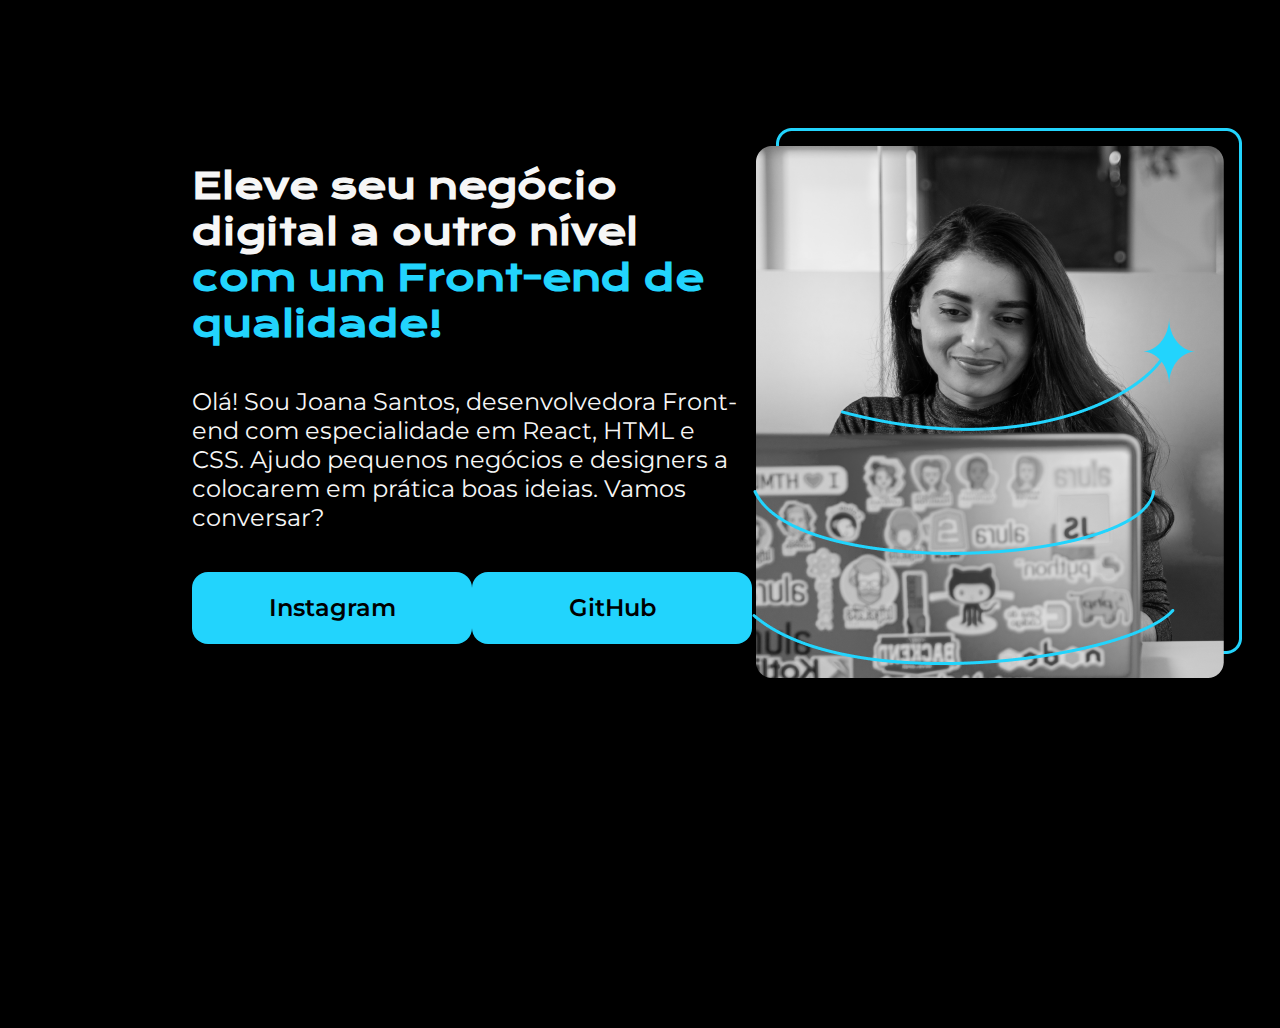
==== index.html @ 9cb53c4d "finalizando o projeto" ====
<!DOCTYPE html>
<html lang="pt-br">
<head>
    <meta charset="UTF-8">
    <meta name="viewport" content="width=device-width, initial-scale=1.0">
    <title>Document</title>
    <link rel="stylesheet" href="style.css">
</head>
<body>
    <header></header>
    <main class="apresentacao">
        <section class="apresentacao_conteudo">
            <h1 class="apresentacao_conteudo_titulo">Eleve seu negócio digital a outro nível <strong class="titulo-destaque">com um Front-end de qualidade!</strong></h1>
            <P class="apresentacao_conteudo_texto">Olá! Sou Joana Santos, desenvolvedora Front-end com especialidade em React, HTML e CSS. Ajudo pequenos negócios e designers a colocarem em prática boas ideias. Vamos conversar?</P>
            <div class="apresentacao_links">
                <a class="apresentacao_links_link" href="">Instagram</a>
                <a class="apresentacao_links_link" href="https://github.com/biskela2">GitHub</a>
            </div>
        </section>
        <img src="Imagem.png" alt="foto da joana santos programando">
        
    </main>
    <footer></footer>
</body>
</html>
---- style.css ----
@import url('https://fonts.googleapis.com/css2?family=Krona+One&family=Montserrat:wght@400;600&display=swap');

* {
    margin: 0;
    padding: 0;
}

body {
    height: 100vh;
    box-sizing: border-box;
    background-color: black;
    color: #f6f6f6;
    }

.titulo-destaque {
    color: #22d4fd;
}

.apresentacao {
    margin: 10% 15%;
    display: flex;
    align-items: center;
    justify-content: space-between;
}

.apresentacao_conteudo {
    width: 615px;
    display: flex;
    flex-direction: column;
    gap: 40px;
}

.apresentacao_conteudo_titulo {
    font-size: 36px;
    font-family: "Krona One", sans-serif;
}

.apresentacao_conteudo_texto {
    font-size: 24px;
    font-family: "Montserrat", sans-serif;
}

.apresentacao_links {
    display: flex;
    justify-content: space-between;
}

.apresentacao_links_link {
    background-color: #22d4fd;
    width: 280px;
    text-align: center;
    border-radius: 16px;
    font-weight: 600;
    font-size: 24px;
    padding: 21.5px 0;
    text-decoration: none;
    color: #000000;
    font-family: "Montserrat", sans-serif;
}
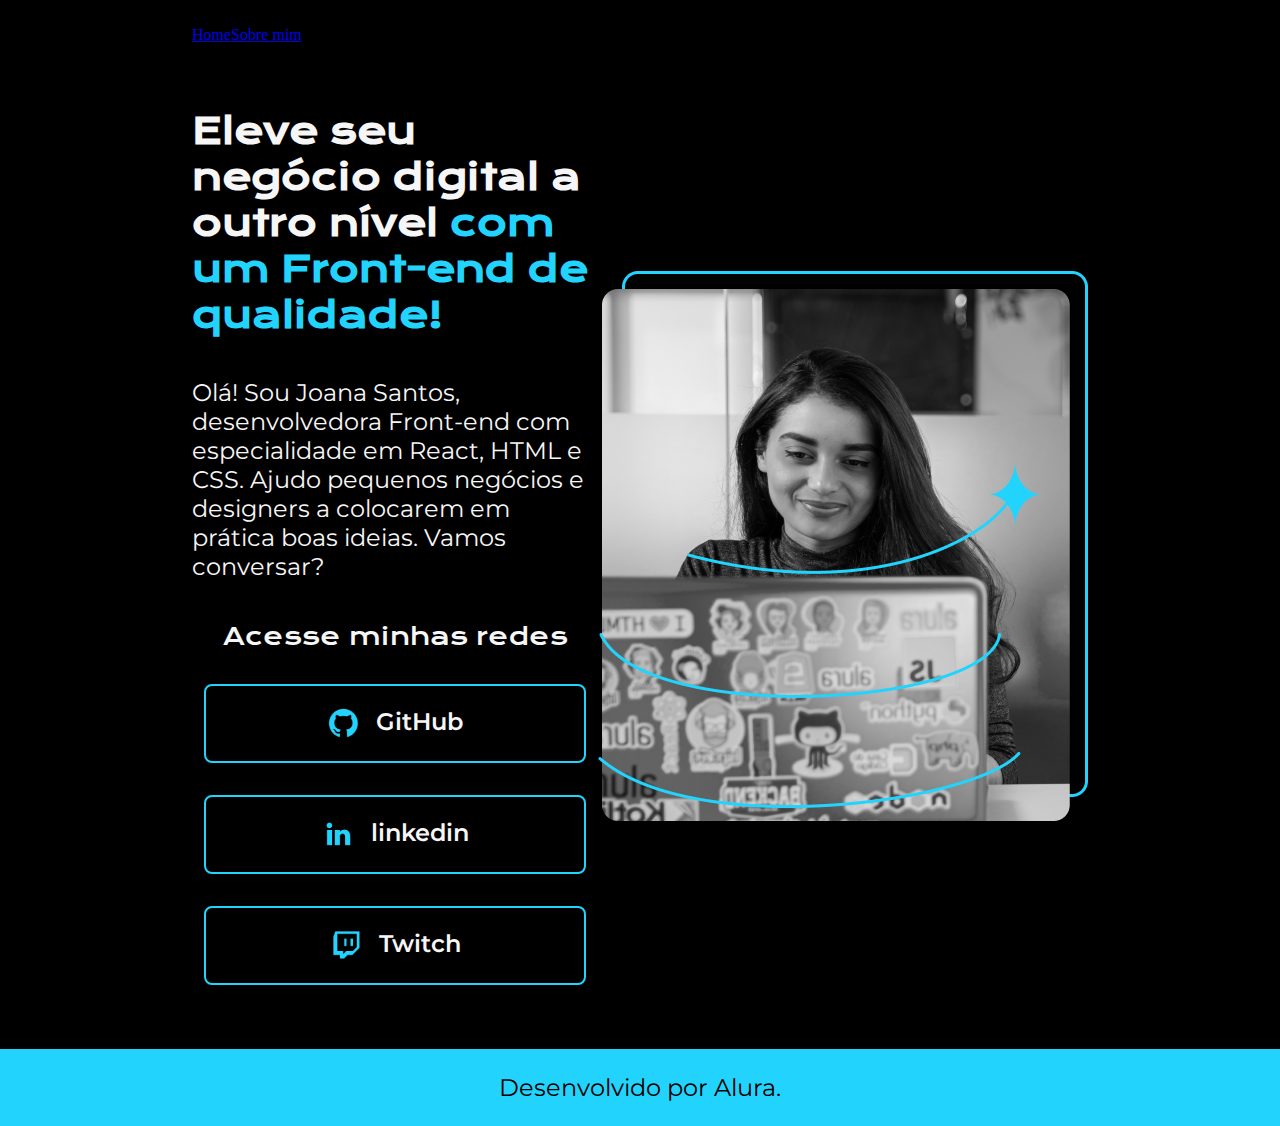
==== commit f41a0cfd: "Adicionado váriaveis ao CSS" ====
--- a/index.html
+++ b/index.html
@@ -4,22 +4,39 @@
     <meta charset="UTF-8">
     <meta name="viewport" content="width=device-width, initial-scale=1.0">
     <title>Document</title>
-    <link rel="stylesheet" href="style.css">
+    <link rel="stylesheet" href="./styles/style.css">
 </head>
 <body>
-    <header></header>
+    <header class="cabecalho">
+        <nav class="cabecalho_menu">
+            <a href="cabecalho_menu_link" href="index.html">Home</a>
+            <a href="cabecalho_menu_link" href="about.html">Sobre mim</a>
+        </nav>
+    </header>
     <main class="apresentacao">
         <section class="apresentacao_conteudo">
             <h1 class="apresentacao_conteudo_titulo">Eleve seu negócio digital a outro nível <strong class="titulo-destaque">com um Front-end de qualidade!</strong></h1>
             <P class="apresentacao_conteudo_texto">Olá! Sou Joana Santos, desenvolvedora Front-end com especialidade em React, HTML e CSS. Ajudo pequenos negócios e designers a colocarem em prática boas ideias. Vamos conversar?</P>
             <div class="apresentacao_links">
-                <a class="apresentacao_links_link" href="">Instagram</a>
-                <a class="apresentacao_links_link" href="https://github.com/biskela2">GitHub</a>
+                <h2 class="apresentacao_links_subtitulo">Acesse minhas redes</h2>
+                <a class="apresentacao_links_link" href="https://github.com/biskela2">
+                    <img src="./assets/github.png">
+                    GitHub
+                </a>
+                <a class="apresentacao_links_link" href="https://www.linkedin.com/in/matheus-rodrigues-8b4b7a223">
+                    <img src="./assets/linkedin.png">
+                    linkedin
+                </a>
+                <a class="apresentacao_links_link" href="https://www.twitch.tv/math1us2">
+                    <img src="./assets/twitch.png">
+                    Twitch
+                </a>
             </div>
         </section>
-        <img src="Imagem.png" alt="foto da joana santos programando">
-        
-    </main>
-    <footer></footer>
+            <img src="./assets/Imagem.png" alt="foto da joana santos programando">
+       </main>
+    <footer class="rodape">
+        <p>Desenvolvido por Alura.</p>
+    </footer>
 </body>
 </html>--- a/styles/style.css
+++ b/styles/style.css
@@ -0,0 +1,110 @@
+@import url('https://fonts.googleapis.com/css2?family=Krona+One&family=Montserrat:wght@400;600&display=swap');
+
+:root {
+    --cor-primaria: #000000;
+    --cor-secundaria: #F6F6F6;
+    --cor-terciaria: #22D4FD;
+    --cor-hover: #272727;
+
+    --fonte-primaria: 'Krona One', sans-serif;
+    --fonte-secundaria: 'Montserrat', sans-serif;
+}
+
+* {
+    margin: 0;
+    padding: 0;
+}
+
+body {
+    box-sizing: border-box;
+    background-color: var(--cor-primaria);
+    color: var(--cor-secundaria);
+    }
+
+.cabecalho {
+    padding: 2% 0% 0% 15%;
+}
+
+.cabecalho_menu_link {
+    font-family: var(--fonte-secundaria);
+    font-size: 24px;
+    font-weight: 600;
+    color: var(--cor-terciaria);
+    text-decoration: none;
+}
+
+.cabecalho_menu {
+    display: flex;
+    gap: 80;
+}
+
+.apresentacao {
+    padding: 5% 15%;
+    display: flex;
+    align-items: center;
+    justify-content: space-between;
+}
+
+.apresentacao_conteudo {
+    width: 615px;
+    display: flex;
+    flex-direction: column;
+    gap: 40px;
+}
+
+.apresentacao_conteudo_titulo {
+    font-size: 36px;
+    font-family: var(--fonte-primaria);
+}
+
+.titulo-destaque {
+    color: var(--cor-terciaria);
+}
+
+.apresentacao_conteudo_texto {
+    font-size: 24px;
+    font-family: var(--fonte-secundaria);
+}
+
+.apresentacao_links {
+    display: flex;
+    flex-direction: column;
+    justify-content: space-between;
+    align-items: center;
+    gap: 32px;
+}
+
+.apresentacao_links_link {
+    display: flex;
+    justify-content: center;
+    gap: 16px;
+    border: 2px solid var(--cor-terciaria);
+    width: 378px;
+    text-align: center;
+    border-radius: 8px;
+    font-weight: 600;
+    font-size: 24px;
+    padding: 21.5px 0;
+    text-decoration: none;
+    color: var(--cor-secundaria);
+    font-family: var(--fonte-secundaria);
+}
+
+.apresentacao_links_subtitulo {
+    font-family: var(--fonte-primaria);
+    font-weight: 400;
+    font-size: 24px;
+}
+
+.apresentacao_links_link:hover {
+    background-color: var(--cor-hover);
+}
+
+.rodape {
+    padding: 24px;
+    color: var(--cor-primaria);
+    background-color: var(--cor-terciaria);
+    text-align: center;
+    font-family: var(--fonte-secundaria);
+    font-size: 24px;
+}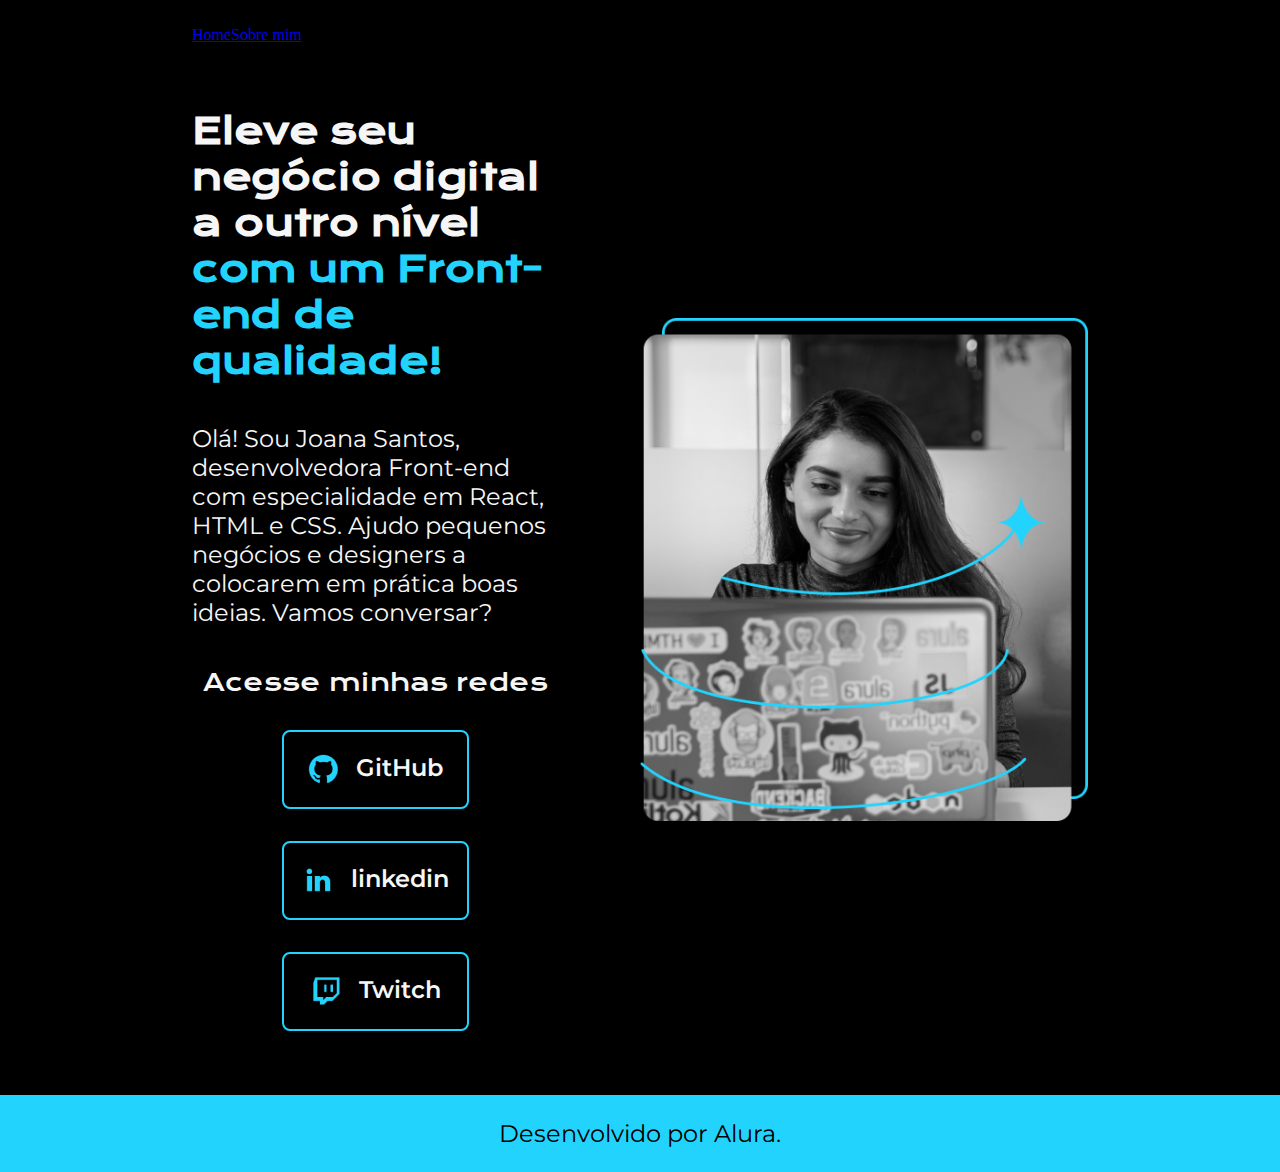
==== commit 05a2df96: "Adicionando responsividade ao projeto" ====
--- a/index.html
+++ b/index.html
@@ -19,21 +19,21 @@
             <P class="apresentacao_conteudo_texto">Olá! Sou Joana Santos, desenvolvedora Front-end com especialidade em React, HTML e CSS. Ajudo pequenos negócios e designers a colocarem em prática boas ideias. Vamos conversar?</P>
             <div class="apresentacao_links">
                 <h2 class="apresentacao_links_subtitulo">Acesse minhas redes</h2>
-                <a class="apresentacao_links_link" href="https://github.com/biskela2">
+                <a class="apresentacao_links_navegacao" href="https://github.com/biskela2">
                     <img src="./assets/github.png">
                     GitHub
                 </a>
-                <a class="apresentacao_links_link" href="https://www.linkedin.com/in/matheus-rodrigues-8b4b7a223">
+                <a class="apresentacao_links_navegacao" href="https://www.linkedin.com/in/matheus-rodrigues-8b4b7a223">
                     <img src="./assets/linkedin.png">
                     linkedin
                 </a>
-                <a class="apresentacao_links_link" href="https://www.twitch.tv/math1us2">
+                <a class="apresentacao_links_navegacao" href="https://www.twitch.tv/math1us2">
                     <img src="./assets/twitch.png">
                     Twitch
                 </a>
             </div>
         </section>
-            <img src="./assets/Imagem.png" alt="foto da joana santos programando">
+            <img class="apresentacao_imagem" src="./assets/Imagem.png" alt="foto da joana santos programando">
        </main>
     <footer class="rodape">
         <p>Desenvolvido por Alura.</p>
--- a/styles/style.css
+++ b/styles/style.css
@@ -27,7 +27,7 @@
 
 .cabecalho_menu_link {
     font-family: var(--fonte-secundaria);
-    font-size: 24px;
+    font-size: 1.5rem;
     font-weight: 600;
     color: var(--cor-terciaria);
     text-decoration: none;
@@ -43,17 +43,18 @@
     display: flex;
     align-items: center;
     justify-content: space-between;
+    gap: 82px;
 }
 
 .apresentacao_conteudo {
-    width: 615px;
+    width: 50%;
     display: flex;
     flex-direction: column;
     gap: 40px;
 }
 
 .apresentacao_conteudo_titulo {
-    font-size: 36px;
+    font-size: 2.25rem;
     font-family: var(--fonte-primaria);
 }
 
@@ -62,7 +63,7 @@
 }
 
 .apresentacao_conteudo_texto {
-    font-size: 24px;
+    font-size: 1.5rem;
     font-family: var(--fonte-secundaria);
 }
 
@@ -74,16 +75,16 @@
     gap: 32px;
 }
 
-.apresentacao_links_link {
+.apresentacao_links_navegacao {
     display: flex;
     justify-content: center;
     gap: 16px;
     border: 2px solid var(--cor-terciaria);
-    width: 378px;
+    width: 50%;
     text-align: center;
     border-radius: 8px;
     font-weight: 600;
-    font-size: 24px;
+    font-size: 1.5rem;
     padding: 21.5px 0;
     text-decoration: none;
     color: var(--cor-secundaria);
@@ -93,11 +94,15 @@
 .apresentacao_links_subtitulo {
     font-family: var(--fonte-primaria);
     font-weight: 400;
-    font-size: 24px;
+    font-size: 1.5rem;
 }
 
 .apresentacao_links_link:hover {
     background-color: var(--cor-hover);
+}
+
+.apresentacao_imagem {
+    width: 50%;
 }
 
 .rodape {
@@ -106,5 +111,24 @@
     background-color: var(--cor-terciaria);
     text-align: center;
     font-family: var(--fonte-secundaria);
-    font-size: 24px;
+    font-size: 1.5rem;
+}
+
+@media (max-width: 1200px) {
+    .apresentacao {
+        flex-direction: column;
+        flex-direction: 5%;
+    }
+
+    .cabecalho {
+        padding: 6%;
+    }
+
+    .cabecalho_menu {
+        justify-content: center;
+    }
+
+    .apresentacao_conteudo {
+        width: auto;
+    }
 }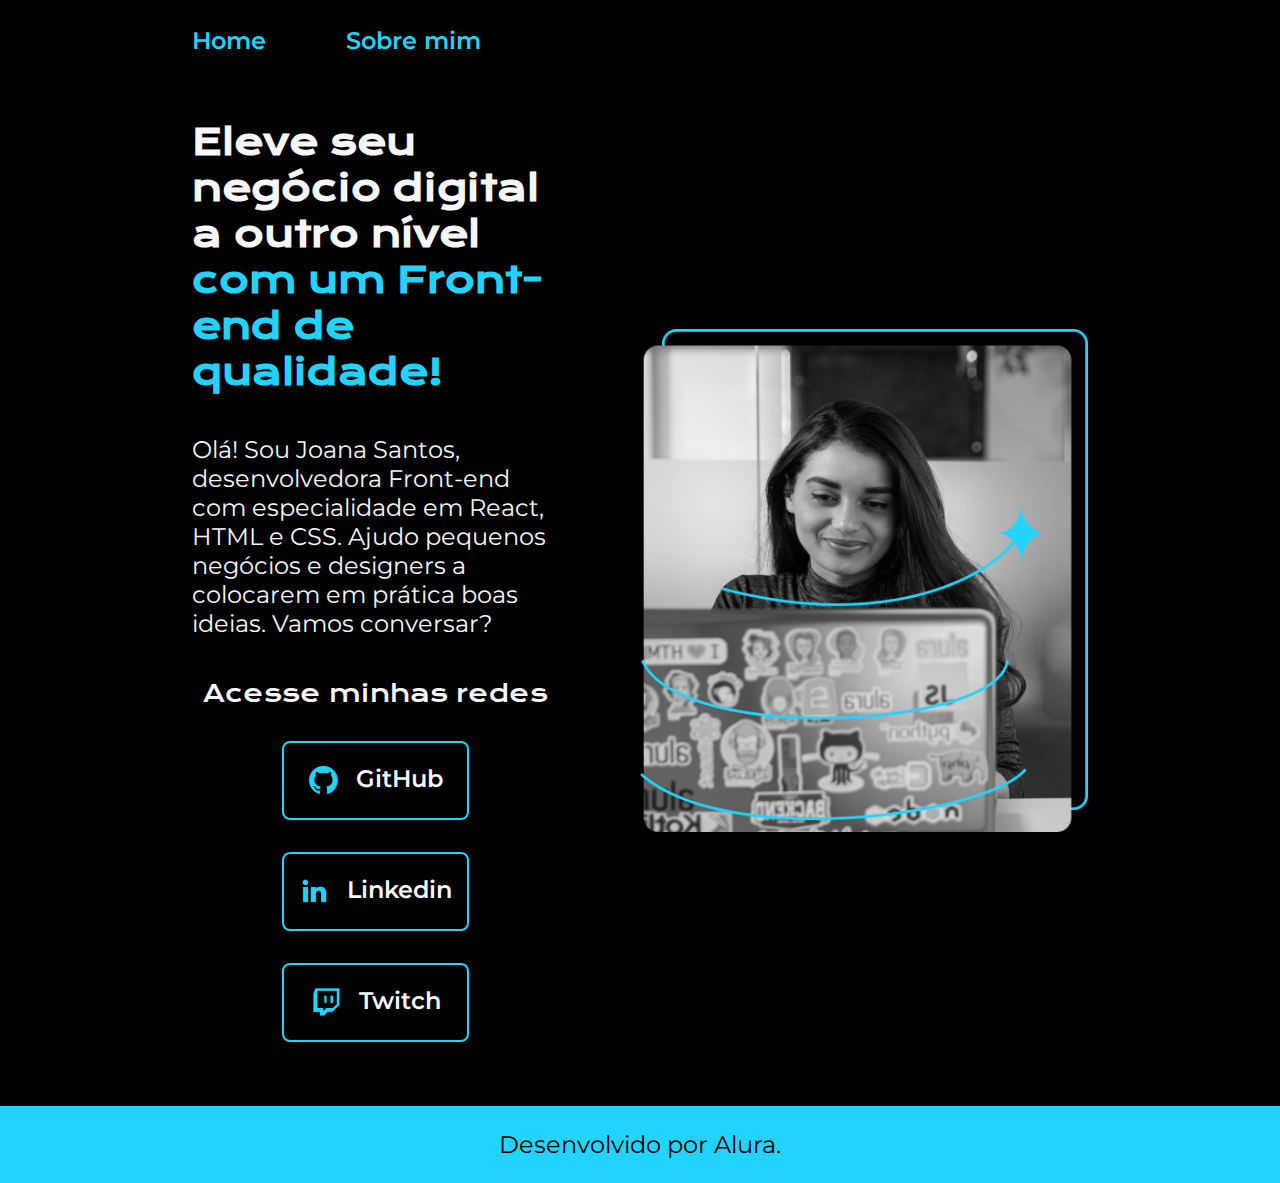
==== commit 26fc0bda: "Finalizando o projeto" ====
--- a/index.html
+++ b/index.html
@@ -9,8 +9,8 @@
 <body>
     <header class="cabecalho">
         <nav class="cabecalho_menu">
-            <a href="cabecalho_menu_link" href="index.html">Home</a>
-            <a href="cabecalho_menu_link" href="about.html">Sobre mim</a>
+            <a href="index.html">Home</a>
+            <a href="about.html">Sobre mim</a>
         </nav>
     </header>
     <main class="apresentacao">
@@ -25,7 +25,7 @@
                 </a>
                 <a class="apresentacao_links_navegacao" href="https://www.linkedin.com/in/matheus-rodrigues-8b4b7a223">
                     <img src="./assets/linkedin.png">
-                    linkedin
+                    Linkedin
                 </a>
                 <a class="apresentacao_links_navegacao" href="https://www.twitch.tv/math1us2">
                     <img src="./assets/twitch.png">
@@ -33,10 +33,10 @@
                 </a>
             </div>
         </section>
-            <img class="apresentacao_imagem" src="./assets/Imagem.png" alt="foto da joana santos programando">
-       </main>
+        <img class="apresentacao_imagem" src="./assets/Imagem.png" alt="foto da joana santos programando">
+    </main>
     <footer class="rodape">
         <p>Desenvolvido por Alura.</p>
     </footer>
 </body>
-</html>+</html>
--- a/styles/style.css
+++ b/styles/style.css
@@ -19,13 +19,18 @@
     box-sizing: border-box;
     background-color: var(--cor-primaria);
     color: var(--cor-secundaria);
-    }
+}
 
 .cabecalho {
     padding: 2% 0% 0% 15%;
 }
 
-.cabecalho_menu_link {
+.cabecalho_menu {
+    display: flex;
+    gap: 80px;
+}
+
+.cabecalho_menu a {
     font-family: var(--fonte-secundaria);
     font-size: 1.5rem;
     font-weight: 600;
@@ -33,9 +38,10 @@
     text-decoration: none;
 }
 
-.cabecalho_menu {
-    display: flex;
-    gap: 80;
+.cabecalho_menu a:hover {
+    background-color: var(--cor-hover);
+    color: var(--cor-secundaria);
+    padding: 10px;
 }
 
 .apresentacao {
@@ -91,14 +97,14 @@
     font-family: var(--fonte-secundaria);
 }
 
+.apresentacao_links_navegacao:hover {
+    background-color: var(--cor-hover);
+}
+
 .apresentacao_links_subtitulo {
     font-family: var(--fonte-primaria);
     font-weight: 400;
     font-size: 1.5rem;
-}
-
-.apresentacao_links_link:hover {
-    background-color: var(--cor-hover);
 }
 
 .apresentacao_imagem {
@@ -131,4 +137,4 @@
     .apresentacao_conteudo {
         width: auto;
     }
-}+}
